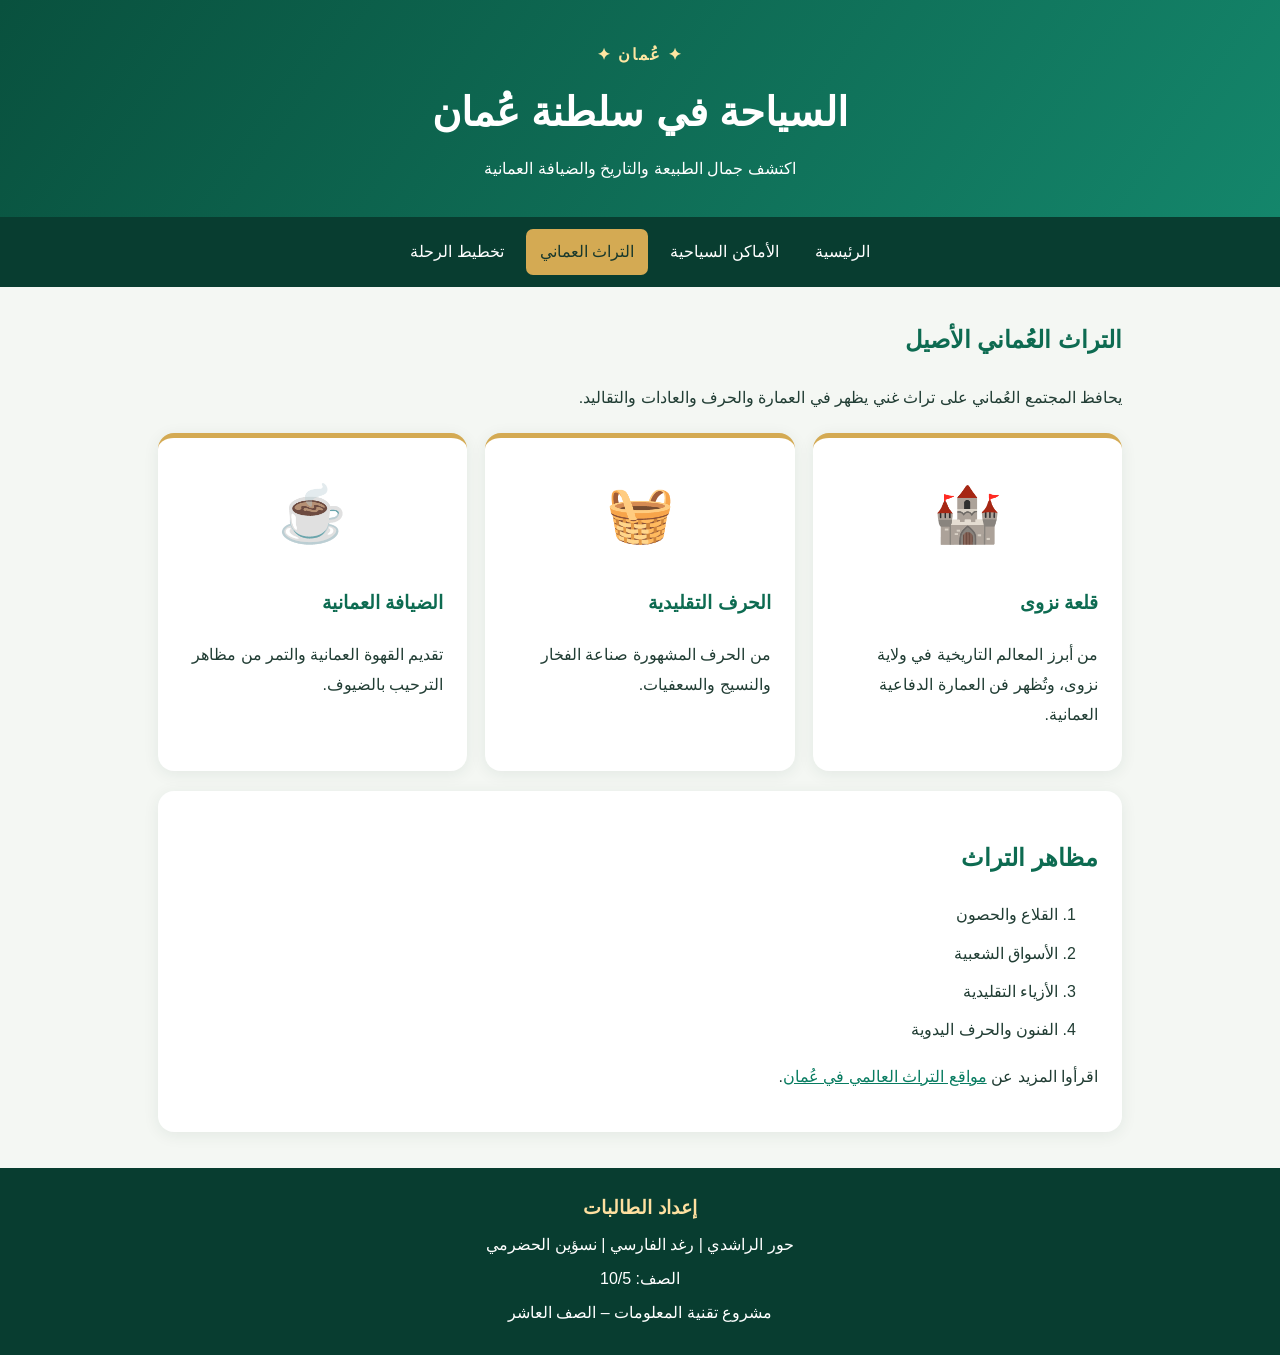
==== heritage.html @ 14e66e13 "Add files via upload" ====
<!DOCTYPE html>
<html lang="ar" dir="rtl"><head><meta charset="UTF-8"><meta name="viewport" content="width=device-width,initial-scale=1"><title>التراث العماني | السياحة في سلطنة عمان</title><link rel="stylesheet" href="style.css"></head><body><header><div class="flag">✦ عُمان ✦</div><h1>السياحة في سلطنة عُمان</h1><p>اكتشف جمال الطبيعة والتاريخ والضيافة العمانية</p></header><nav aria-label="التنقل الرئيسي"><a href="index.html">الرئيسية</a><a href="places.html">الأماكن السياحية</a><a href="heritage.html" class="active">التراث العماني</a><a href="trip.html">تخطيط الرحلة</a></nav><main><h2>التراث العُماني الأصيل</h2><p>يحافظ المجتمع العُماني على تراث غني يظهر في العمارة والحرف والعادات والتقاليد.</p><div class="cards"><article class="card"><div class="emoji">🏰</div><h3>قلعة نزوى</h3><p>من أبرز المعالم التاريخية في ولاية نزوى، وتُظهر فن العمارة الدفاعية العمانية.</p></article><article class="card"><div class="emoji">🧺</div><h3>الحرف التقليدية</h3><p>من الحرف المشهورة صناعة الفخار والنسيج والسعفيات.</p></article><article class="card"><div class="emoji">☕</div><h3>الضيافة العمانية</h3><p>تقديم القهوة العمانية والتمر من مظاهر الترحيب بالضيوف.</p></article></div><section class="panel"><h2>مظاهر التراث</h2><ol><li>القلاع والحصون</li><li>الأسواق الشعبية</li><li>الأزياء التقليدية</li><li>الفنون والحرف اليدوية</li></ol><p>اقرأوا المزيد عن <a href="https://whc.unesco.org/en/statesparties/om" target="_blank" rel="noopener noreferrer">مواقع التراث العالمي في عُمان</a>.</p></section></main><footer><h3>إعداد الطالبات</h3><p>حور الراشدي | رغد الفارسي | نسؤين الحضرمي</p><p>الصف: 10/5</p><p>مشروع تقنية المعلومات – الصف العاشر</p></footer></body></html>
---- style.css ----
*{box-sizing:border-box}body{margin:0;background:#f4f7f3;color:#213d34;font-family:Tahoma,Arial,sans-serif;line-height:1.9}header{background:linear-gradient(125deg,#09513e,#14866b);color:#fff;text-align:center;padding:40px 16px 32px}header h1{margin:4px 0;font-size:clamp(25px,5vw,40px)}header p{margin:0}.flag{color:#ffe6a2;font-weight:bold;letter-spacing:2px}nav{background:#083d30;display:flex;justify-content:center;flex-wrap:wrap;gap:8px;padding:12px}nav a{color:white;text-decoration:none;padding:8px 14px;border-radius:7px}nav a:hover,nav a.active{background:#d4aa53;color:#18382c}main{max-width:1000px;margin:30px auto;padding:0 18px;min-height:360px}h2{color:#0d6b51}.hero,.panel,.card{background:white;border-radius:16px;box-shadow:0 3px 16px #153f3014;padding:24px;margin-bottom:22px}.hero{text-align:center}.hero p{max-width:700px;margin:auto}.cards{display:grid;grid-template-columns:repeat(auto-fit,minmax(230px,1fr));gap:18px;margin:20px 0}.card{margin:0;border-top:5px solid #d4aa53}.emoji{font-size:55px;text-align:center}.card h3{color:#0d6b51}li{margin-bottom:8px}a{color:#087c61}a:hover{text-decoration:none}.table-wrap{overflow-x:auto}table{width:100%;border-collapse:collapse;background:white;box-shadow:0 3px 16px #153f3014}th,td{border:1px solid #c9ddd2;padding:13px;text-align:right}th{background:#126c53;color:white}tr:nth-child(even){background:#edf6f0}footer{background:#083d30;color:white;text-align:center;padding:22px 12px;margin-top:36px}footer h3{color:#ffe0a0;margin:0}footer p{margin:4px}.landscape{position:relative;overflow:hidden;height:220px;max-width:720px;margin:22px auto 0;background:linear-gradient(#b8e7ee,#f6e5bb);border-radius:14px}.sun{position:absolute;width:74px;height:74px;left:20%;top:22px;background:#ffcc67;border-radius:50%}.mountain{position:absolute;bottom:0;width:0;height:0;border-left:240px solid transparent;border-right:240px solid transparent;border-bottom:180px solid #678d7a}.m1{left:5%}.m2{left:43%;border-bottom-color:#3c755e;border-bottom-width:145px}.ground{position:absolute;bottom:0;width:100%;height:35px;background:#cda66d}@media(max-width:600px){nav a{padding:6px 9px;font-size:14px}.hero,.panel,.card{padding:17px}.landscape{height:160px}}
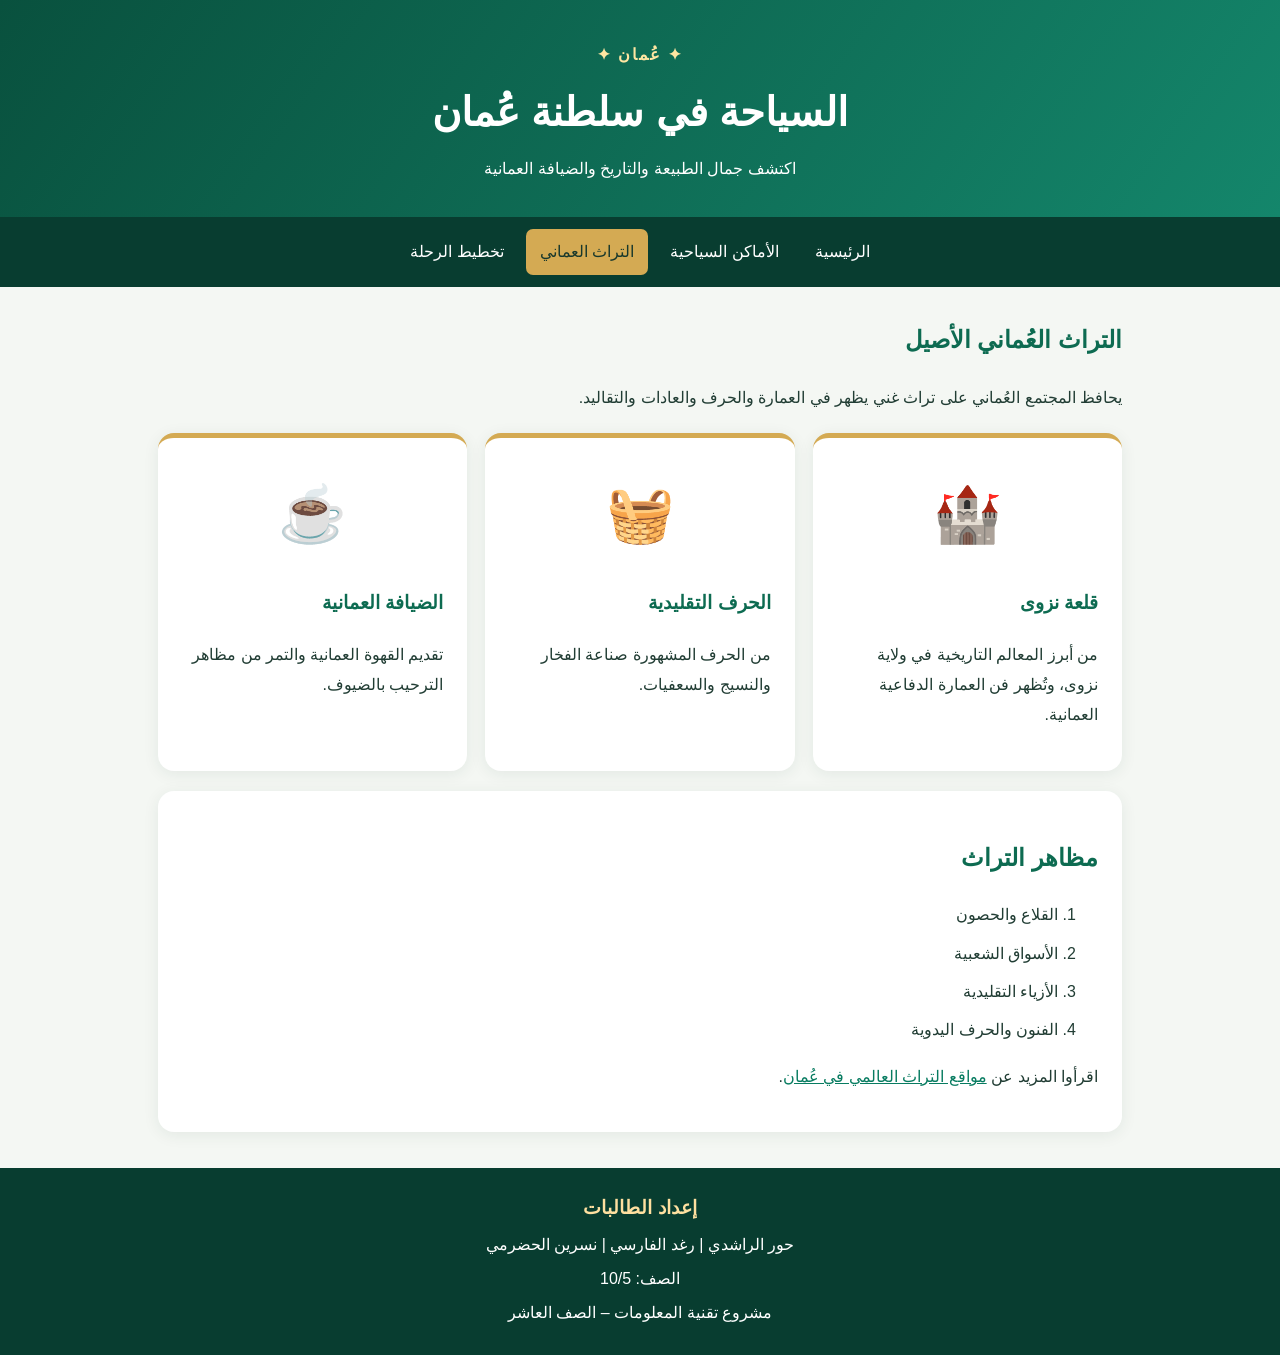
==== commit 3d4c17c0: "Update heritage.html" ====
--- a/heritage.html
+++ b/heritage.html
@@ -1,2 +1,2 @@
 <!DOCTYPE html>
-<html lang="ar" dir="rtl"><head><meta charset="UTF-8"><meta name="viewport" content="width=device-width,initial-scale=1"><title>التراث العماني | السياحة في سلطنة عمان</title><link rel="stylesheet" href="style.css"></head><body><header><div class="flag">✦ عُمان ✦</div><h1>السياحة في سلطنة عُمان</h1><p>اكتشف جمال الطبيعة والتاريخ والضيافة العمانية</p></header><nav aria-label="التنقل الرئيسي"><a href="index.html">الرئيسية</a><a href="places.html">الأماكن السياحية</a><a href="heritage.html" class="active">التراث العماني</a><a href="trip.html">تخطيط الرحلة</a></nav><main><h2>التراث العُماني الأصيل</h2><p>يحافظ المجتمع العُماني على تراث غني يظهر في العمارة والحرف والعادات والتقاليد.</p><div class="cards"><article class="card"><div class="emoji">🏰</div><h3>قلعة نزوى</h3><p>من أبرز المعالم التاريخية في ولاية نزوى، وتُظهر فن العمارة الدفاعية العمانية.</p></article><article class="card"><div class="emoji">🧺</div><h3>الحرف التقليدية</h3><p>من الحرف المشهورة صناعة الفخار والنسيج والسعفيات.</p></article><article class="card"><div class="emoji">☕</div><h3>الضيافة العمانية</h3><p>تقديم القهوة العمانية والتمر من مظاهر الترحيب بالضيوف.</p></article></div><section class="panel"><h2>مظاهر التراث</h2><ol><li>القلاع والحصون</li><li>الأسواق الشعبية</li><li>الأزياء التقليدية</li><li>الفنون والحرف اليدوية</li></ol><p>اقرأوا المزيد عن <a href="https://whc.unesco.org/en/statesparties/om" target="_blank" rel="noopener noreferrer">مواقع التراث العالمي في عُمان</a>.</p></section></main><footer><h3>إعداد الطالبات</h3><p>حور الراشدي | رغد الفارسي | نسؤين الحضرمي</p><p>الصف: 10/5</p><p>مشروع تقنية المعلومات – الصف العاشر</p></footer></body></html>+<html lang="ar" dir="rtl"><head><meta charset="UTF-8"><meta name="viewport" content="width=device-width,initial-scale=1"><title>التراث العماني | السياحة في سلطنة عمان</title><link rel="stylesheet" href="style.css"></head><body><header><div class="flag">✦ عُمان ✦</div><h1>السياحة في سلطنة عُمان</h1><p>اكتشف جمال الطبيعة والتاريخ والضيافة العمانية</p></header><nav aria-label="التنقل الرئيسي"><a href="index.html">الرئيسية</a><a href="places.html">الأماكن السياحية</a><a href="heritage.html" class="active">التراث العماني</a><a href="trip.html">تخطيط الرحلة</a></nav><main><h2>التراث العُماني الأصيل</h2><p>يحافظ المجتمع العُماني على تراث غني يظهر في العمارة والحرف والعادات والتقاليد.</p><div class="cards"><article class="card"><div class="emoji">🏰</div><h3>قلعة نزوى</h3><p>من أبرز المعالم التاريخية في ولاية نزوى، وتُظهر فن العمارة الدفاعية العمانية.</p></article><article class="card"><div class="emoji">🧺</div><h3>الحرف التقليدية</h3><p>من الحرف المشهورة صناعة الفخار والنسيج والسعفيات.</p></article><article class="card"><div class="emoji">☕</div><h3>الضيافة العمانية</h3><p>تقديم القهوة العمانية والتمر من مظاهر الترحيب بالضيوف.</p></article></div><section class="panel"><h2>مظاهر التراث</h2><ol><li>القلاع والحصون</li><li>الأسواق الشعبية</li><li>الأزياء التقليدية</li><li>الفنون والحرف اليدوية</li></ol><p>اقرأوا المزيد عن <a href="https://whc.unesco.org/en/statesparties/om" target="_blank" rel="noopener noreferrer">مواقع التراث العالمي في عُمان</a>.</p></section></main><footer><h3>إعداد الطالبات</h3><p>حور الراشدي | رغد الفارسي | نسرين الحضرمي</p><p>الصف: 10/5</p><p>مشروع تقنية المعلومات – الصف العاشر</p></footer></body></html>
--- a/style.css
+++ b/style.css
@@ -1 +1,2 @@
-*{box-sizing:border-box}body{margin:0;background:#f4f7f3;color:#213d34;font-family:Tahoma,Arial,sans-serif;line-height:1.9}header{background:linear-gradient(125deg,#09513e,#14866b);color:#fff;text-align:center;padding:40px 16px 32px}header h1{margin:4px 0;font-size:clamp(25px,5vw,40px)}header p{margin:0}.flag{color:#ffe6a2;font-weight:bold;letter-spacing:2px}nav{background:#083d30;display:flex;justify-content:center;flex-wrap:wrap;gap:8px;padding:12px}nav a{color:white;text-decoration:none;padding:8px 14px;border-radius:7px}nav a:hover,nav a.active{background:#d4aa53;color:#18382c}main{max-width:1000px;margin:30px auto;padding:0 18px;min-height:360px}h2{color:#0d6b51}.hero,.panel,.card{background:white;border-radius:16px;box-shadow:0 3px 16px #153f3014;padding:24px;margin-bottom:22px}.hero{text-align:center}.hero p{max-width:700px;margin:auto}.cards{display:grid;grid-template-columns:repeat(auto-fit,minmax(230px,1fr));gap:18px;margin:20px 0}.card{margin:0;border-top:5px solid #d4aa53}.emoji{font-size:55px;text-align:center}.card h3{color:#0d6b51}li{margin-bottom:8px}a{color:#087c61}a:hover{text-decoration:none}.table-wrap{overflow-x:auto}table{width:100%;border-collapse:collapse;background:white;box-shadow:0 3px 16px #153f3014}th,td{border:1px solid #c9ddd2;padding:13px;text-align:right}th{background:#126c53;color:white}tr:nth-child(even){background:#edf6f0}footer{background:#083d30;color:white;text-align:center;padding:22px 12px;margin-top:36px}footer h3{color:#ffe0a0;margin:0}footer p{margin:4px}.landscape{position:relative;overflow:hidden;height:220px;max-width:720px;margin:22px auto 0;background:linear-gradient(#b8e7ee,#f6e5bb);border-radius:14px}.sun{position:absolute;width:74px;height:74px;left:20%;top:22px;background:#ffcc67;border-radius:50%}.mountain{position:absolute;bottom:0;width:0;height:0;border-left:240px solid transparent;border-right:240px solid transparent;border-bottom:180px solid #678d7a}.m1{left:5%}.m2{left:43%;border-bottom-color:#3c755e;border-bottom-width:145px}.ground{position:absolute;bottom:0;width:100%;height:35px;background:#cda66d}@media(max-width:600px){nav a{padding:6px 9px;font-size:14px}.hero,.panel,.card{padding:17px}.landscape{height:160px}}+*{box-sizing:border-box}body{margin:0;background:#f4f7f3;color:#213d34;font-family:Tahoma,Arial,sans-serif;line-height:1.9}header{background:linear-gradient(125deg,#09513e,#14866b);color:#fff;text-align:center;padding:40px 16px 32px}header h1{margin:4px 0;font-size:clamp(25px,5vw,40px)}header p{margin:0}.flag{color:#ffe6a2;font-weight:bold;letter-spacing:2px}nav{background:#083d30;display:flex;justify-content:center;flex-wrap:wrap;gap:8px;padding:12px}nav a{color:white;text-decoration:none;padding:8px 14px;border-radius:7px}nav a:hover,nav a.active{background:#d4aa53;color:#18382c}main{max-width:1000px;margin:30px auto;padding:0 18px;min-height:360px}h2{color:#0d6b51}.hero,.panel,.card{background:white;border-radius:16px;box-shadow:0 3px 16px #153f3014;padding:24px;margin-bottom:22px}.hero{text-align:center}.hero p{max-width:700px;margin:auto}.cards{display:grid;grid-template-columns:repeat(auto-fit,minmax(230px,1fr));gap:18px;margin:20px 0}.card{margin:0;border-top:5px solid #d4aa53}.emoji{font-size:55px;text-align:center}.card h3{color:#0d6b51}li{margin-bottom:8px}a{color:#087c61}a:hover{text-decoration:none}.table-wrap{overflow-x:auto}table{width:100%;border-collapse:collapse;background:white;box-shadow:0 3px 16px #153f3014}th,td{border:1px solid #c9ddd2;padding:13px;text-align:right}th{background:#126c53;color:white}tr:nth-child(even){background:#edf6f0}footer{background:#083d30;color:white;text-align:center;padding:22px 12px;margin-top:36px}footer h3{color:#ffe0a0;margin:0}footer p{margin:4px}.landscape{position:relative;overflow:hidden;height:220px;max-width:720px;margin:22px auto 0;background:linear-gradient(#b8e7ee,#f6e5bb);border-radius:14px}.sun{position:absolute;width:74px;height:74px;left:20%;top:22px;background:#ffcc67;border-radius:50%}.mountain{position:absolute;bottom:0;width:0;height:0;border-left:240px solid transparent;border-right:240px solid transparent;border-bottom:180px solid #678d7a}.m1{left:5%}.m2{left:43%;border-bottom-color:#3c755e;border-bottom-width:145px}.ground{position:absolute;bottom:0;width:100%;height:35px;background:#cda66d}@media(max-width:600px){nav a{padding:6px 9px;font-size:14px}.hero,.panel,.card{padding:17px}.landscape{height:160px}}
+.place-photo{display:block;width:100%;height:210px;object-fit:cover;border-radius:10px;background:#e3eee7}.photo-credits{font-size:13px}.photo-credits a{overflow-wrap:anywhere}
